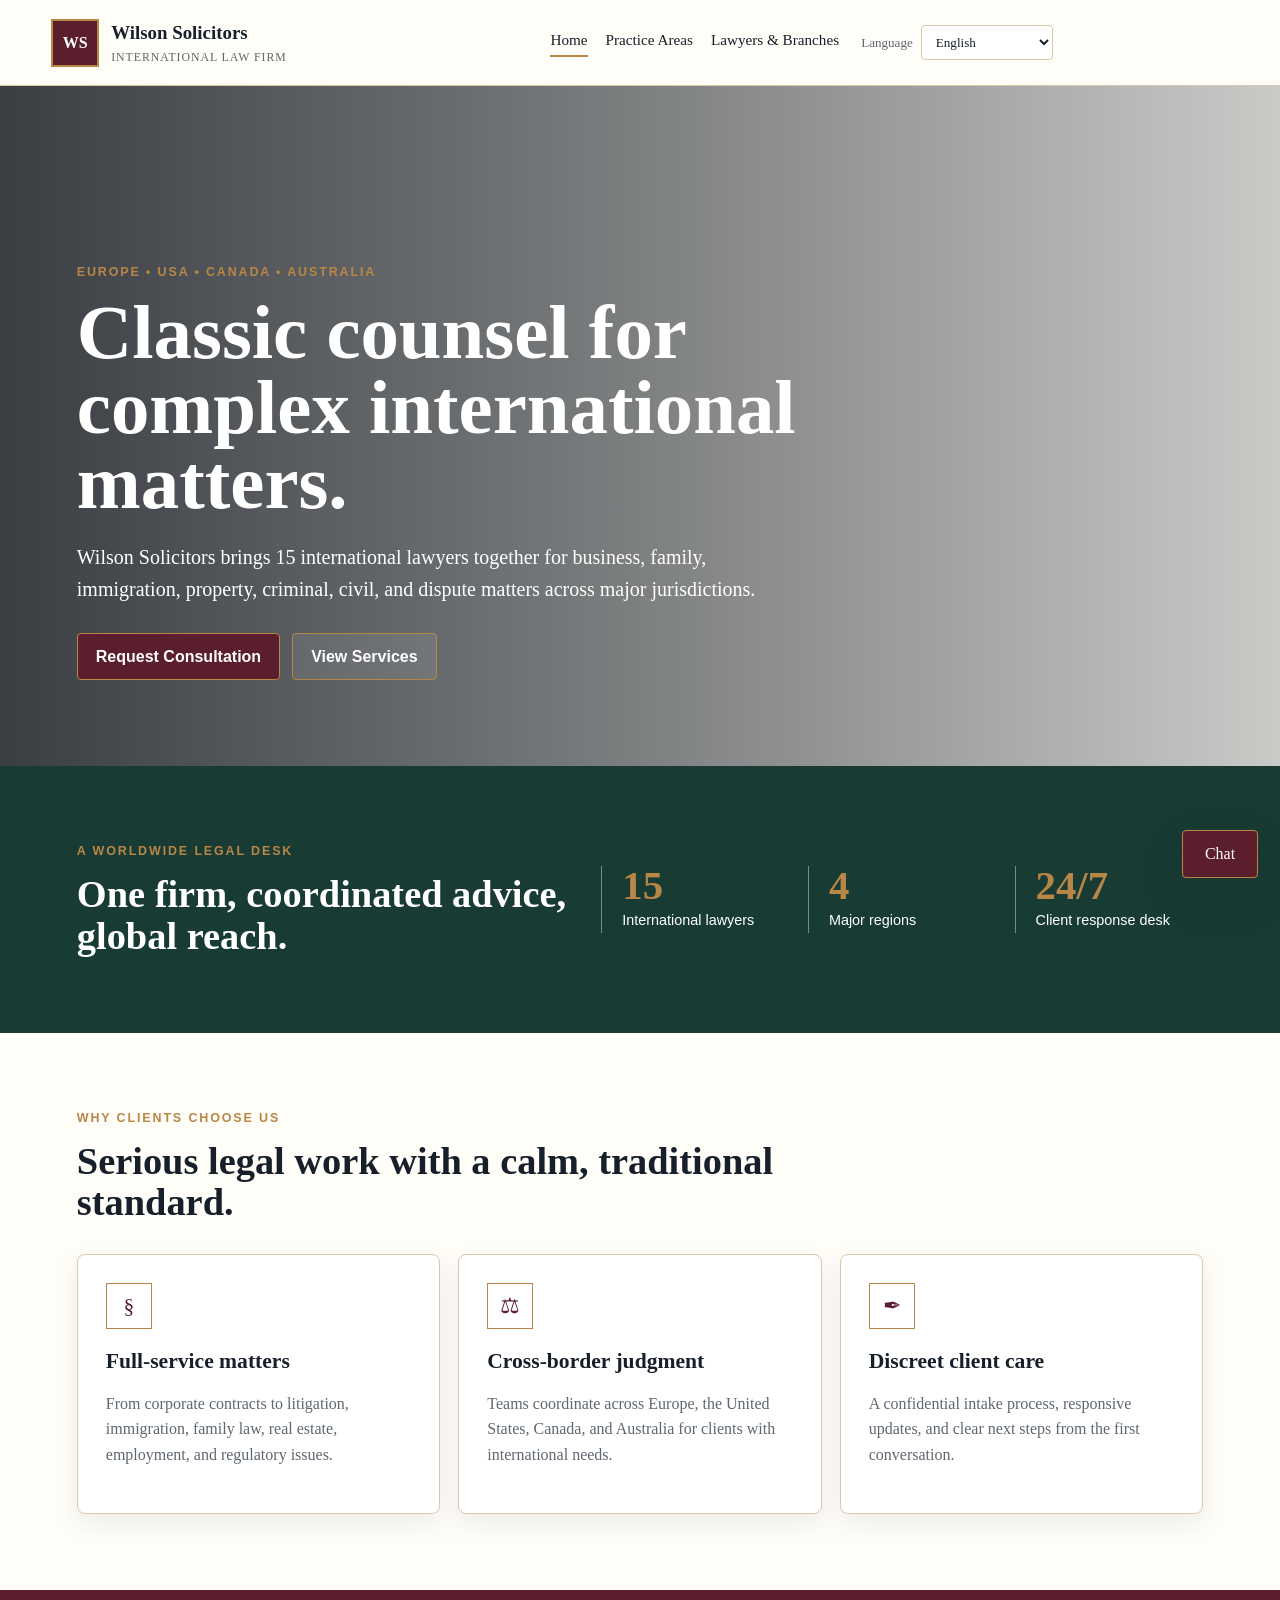
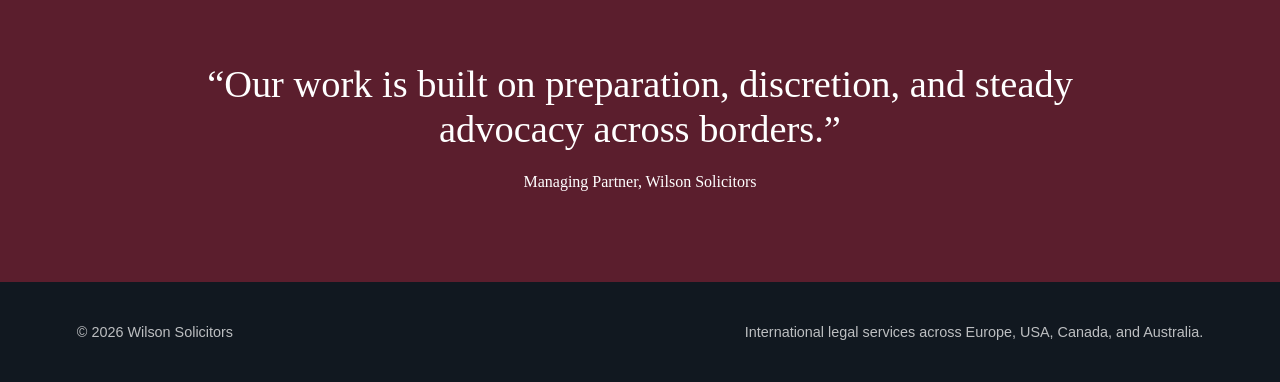
==== index.html @ 0e689371 "Add files via upload" ====
<!DOCTYPE html>
<html lang="en">
<head>
  <meta charset="UTF-8">
  <meta name="viewport" content="width=device-width, initial-scale=1.0">
  <title>Wilson Solicitors | International Law Firm</title>
  <link rel="preconnect" href="https://images.unsplash.com">
  <link rel="stylesheet" href="styles.css">
</head>
<body>
  <header class="site-header">
    <a class="brand" href="index.html" aria-label="Wilson Solicitors home">
      <span class="brand-mark">WS</span>
      <span>
        <strong>Wilson Solicitors</strong>
        <small data-i18n="brandSub">International Law Firm</small>
      </span>
    </a>

    <nav class="main-nav" aria-label="Main navigation">
      <a href="index.html" aria-current="page" data-i18n="navHome">Home</a>
      <a href="practice.html" data-i18n="navPractice">Practice Areas</a>
      <a href="team.html" data-i18n="navTeam">Lawyers & Branches</a>
    </nav>

    <label class="language-picker">
      <span data-i18n="languageLabel">Language</span>
      <select id="languageSelect" aria-label="Choose language">
        <option value="en">English</option>
        <option value="fr">Français</option>
        <option value="es">Español</option>
        <option value="de">Deutsch</option>
        <option value="it">Italiano</option>
        <option value="pt">Português</option>
        <option value="ar">العربية</option>
        <option value="zh">中文</option>
        <option value="hi">हिन्दी</option>
        <option value="ja">日本語</option>
      </select>
    </label>
    <div class="global-translate" id="google_translate_element" aria-label="All languages"></div>
  </header>

  <main>
    <section class="hero">
      <div class="hero-inner">
        <p class="eyebrow" data-i18n="heroEyebrow">Europe • USA • Canada • Australia</p>
        <h1 data-i18n="heroTitle">Classic counsel for complex international matters.</h1>
        <p data-i18n="heroText">Wilson Solicitors brings 15 international lawyers together for business, family, immigration, property, criminal, civil, and dispute matters across major jurisdictions.</p>
        <div class="hero-actions">
          <a class="button primary" href="team.html#contact" data-i18n="consultButton">Request Consultation</a>
          <a class="button secondary" href="practice.html" data-i18n="servicesButton">View Services</a>
        </div>
      </div>
    </section>

    <section class="intro-band">
      <div class="intro-copy">
        <p class="section-kicker" data-i18n="introKicker">A worldwide legal desk</p>
        <h2 data-i18n="introTitle">One firm, coordinated advice, global reach.</h2>
      </div>
      <div class="stats-grid" aria-label="Firm statistics">
        <div>
          <strong>15</strong>
          <span data-i18n="statLawyers">International lawyers</span>
        </div>
        <div>
          <strong>4</strong>
          <span data-i18n="statRegions">Major regions</span>
        </div>
        <div>
          <strong>24/7</strong>
          <span data-i18n="statSupport">Client response desk</span>
        </div>
      </div>
    </section>

    <section class="feature-section">
      <div class="section-heading">
        <p class="section-kicker" data-i18n="whyKicker">Why clients choose us</p>
        <h2 data-i18n="whyTitle">Serious legal work with a calm, traditional standard.</h2>
      </div>
      <div class="feature-grid">
        <article class="feature-card">
          <span class="feature-icon">§</span>
          <h3 data-i18n="featureOneTitle">Full-service matters</h3>
          <p data-i18n="featureOneText">From corporate contracts to litigation, immigration, family law, real estate, employment, and regulatory issues.</p>
        </article>
        <article class="feature-card">
          <span class="feature-icon">⚖</span>
          <h3 data-i18n="featureTwoTitle">Cross-border judgment</h3>
          <p data-i18n="featureTwoText">Teams coordinate across Europe, the United States, Canada, and Australia for clients with international needs.</p>
        </article>
        <article class="feature-card">
          <span class="feature-icon">✒</span>
          <h3 data-i18n="featureThreeTitle">Discreet client care</h3>
          <p data-i18n="featureThreeText">A confidential intake process, responsive updates, and clear next steps from the first conversation.</p>
        </article>
      </div>
    </section>

    <section class="quote-band">
      <blockquote data-i18n="quoteText">“Our work is built on preparation, discretion, and steady advocacy across borders.”</blockquote>
      <p data-i18n="quoteBy">Managing Partner, Wilson Solicitors</p>
    </section>
  </main>

  <button class="chat-toggle" id="chatToggle" aria-label="Open chat" data-i18n="chatButton">Chat</button>
  <aside class="chat-panel" id="chatPanel" aria-label="Client chat" hidden>
    <div class="chat-header">
      <strong data-i18n="chatTitle">Wilson Solicitors Chat</strong>
      <button id="chatClose" aria-label="Close chat">×</button>
    </div>
    <div class="chat-messages" id="chatMessages">
      <p class="bot" data-i18n="chatWelcome">Good day. Tell us the country and legal matter, and our intake team will guide the next step.</p>
    </div>
    <form class="chat-form" id="chatForm">
      <input id="chatInput" type="text" data-i18n-placeholder="chatPlaceholder" placeholder="Type your message...">
      <button type="submit" data-i18n="chatSend">Send</button>
    </form>
  </aside>

  <footer class="site-footer">
    <p>© 2026 Wilson Solicitors</p>
    <p data-i18n="footerText">International legal services across Europe, USA, Canada, and Australia.</p>
  </footer>

  <script src="script.js"></script>
  <script src="https://translate.google.com/translate_a/element.js?cb=googleTranslateElementInit"></script>
</body>
</html>
---- styles.css ----
:root {
  --ink: #17202a;
  --muted: #5f6770;
  --ivory: #f7f3ea;
  --paper: #fffdf8;
  --line: #d9c9aa;
  --gold: #b88746;
  --burgundy: #5b1e2d;
  --green: #183b34;
  --shadow: 0 18px 50px rgba(23, 32, 42, 0.14);
}

* {
  box-sizing: border-box;
}

body {
  margin: 0;
  color: var(--ink);
  background: var(--paper);
  font-family: Georgia, "Times New Roman", serif;
  line-height: 1.6;
}

a {
  color: inherit;
  text-decoration: none;
}

.site-header {
  position: sticky;
  top: 0;
  z-index: 20;
  display: grid;
  grid-template-columns: minmax(220px, 1fr) auto auto auto;
  gap: 22px;
  align-items: center;
  padding: 18px clamp(18px, 4vw, 56px);
  background: rgba(255, 253, 248, 0.96);
  border-bottom: 1px solid var(--line);
  backdrop-filter: blur(12px);
}

.brand {
  display: inline-flex;
  align-items: center;
  gap: 12px;
}

.brand-mark {
  display: grid;
  width: 48px;
  height: 48px;
  place-items: center;
  color: #fff;
  background: var(--burgundy);
  border: 2px solid var(--gold);
  font-weight: 700;
  letter-spacing: 0;
}

.brand strong,
.brand small {
  display: block;
}

.brand strong {
  font-size: 1.18rem;
}

.brand small {
  color: var(--muted);
  font-size: 0.74rem;
  letter-spacing: 0.08em;
  text-transform: uppercase;
}

.main-nav {
  display: flex;
  flex-wrap: wrap;
  gap: 18px;
  font-size: 0.95rem;
}

.main-nav a {
  border-bottom: 2px solid transparent;
  padding-bottom: 3px;
}

.main-nav a:hover,
.main-nav a[aria-current="page"] {
  border-color: var(--gold);
}

.language-picker {
  display: flex;
  align-items: center;
  gap: 8px;
  color: var(--muted);
  font-size: 0.82rem;
}

select,
input,
textarea,
button {
  font: inherit;
}

select,
input,
textarea {
  width: 100%;
  border: 1px solid var(--line);
  background: #fff;
  color: var(--ink);
  padding: 11px 12px;
  border-radius: 4px;
}

.language-picker select {
  min-width: 132px;
  padding: 8px 10px;
}

.global-translate {
  min-width: 154px;
  font-family: Arial, sans-serif;
  font-size: 0.82rem;
}

.global-translate select {
  min-height: 36px;
  padding: 7px 10px;
}

.goog-te-gadget {
  color: transparent !important;
  height: 38px;
  overflow: hidden;
}

.goog-te-gadget span,
.goog-logo-link {
  display: none !important;
}

.hero {
  min-height: 680px;
  display: flex;
  align-items: end;
  padding: 110px clamp(20px, 6vw, 78px) 86px;
  color: #fff;
  background:
    linear-gradient(90deg, rgba(14, 20, 27, 0.82), rgba(14, 20, 27, 0.54), rgba(14, 20, 27, 0.22)),
    url("https://images.unsplash.com/photo-1589829545856-d10d557cf95f?auto=format&fit=crop&w=1800&q=80") center / cover;
}

.hero-inner {
  max-width: 780px;
}

.eyebrow,
.section-kicker {
  margin: 0 0 12px;
  color: var(--gold);
  font-family: Arial, sans-serif;
  font-size: 0.78rem;
  font-weight: 700;
  letter-spacing: 0.15em;
  text-transform: uppercase;
}

.hero h1,
.page-hero h1 {
  max-width: 820px;
  margin: 0;
  font-size: clamp(2.35rem, 6vw, 5.35rem);
  line-height: 0.98;
  letter-spacing: 0;
}

.hero p:not(.eyebrow),
.page-hero p:not(.eyebrow) {
  max-width: 680px;
  font-size: clamp(1rem, 2vw, 1.25rem);
}

.hero-actions {
  display: flex;
  flex-wrap: wrap;
  gap: 12px;
  margin-top: 28px;
}

.button,
.contact-form button,
.chat-form button {
  display: inline-flex;
  align-items: center;
  justify-content: center;
  min-height: 44px;
  border: 1px solid var(--gold);
  border-radius: 4px;
  cursor: pointer;
  padding: 10px 18px;
  font-family: Arial, sans-serif;
  font-weight: 700;
}

.button.primary,
.contact-form button,
.chat-form button {
  color: #fff;
  background: var(--burgundy);
}

.button.secondary {
  color: #fff;
  background: rgba(255, 255, 255, 0.08);
}

.intro-band,
.feature-section,
.branch-section,
.lawyer-section,
.contact-section,
.practice-grid {
  padding: 76px clamp(20px, 6vw, 78px);
}

.intro-band {
  display: grid;
  grid-template-columns: minmax(0, 0.9fr) minmax(320px, 1.1fr);
  gap: 32px;
  align-items: center;
  background: var(--green);
  color: #fff;
}

.intro-band h2,
.section-heading h2,
.contact-section h2 {
  margin: 0;
  font-size: clamp(1.9rem, 3vw, 3.1rem);
  line-height: 1.08;
}

.stats-grid,
.feature-grid,
.branch-grid,
.lawyer-grid,
.practice-grid {
  display: grid;
  gap: 18px;
}

.stats-grid {
  grid-template-columns: repeat(3, 1fr);
}

.stats-grid div {
  border-left: 1px solid rgba(217, 201, 170, 0.55);
  padding-left: 20px;
}

.stats-grid strong {
  display: block;
  color: var(--gold);
  font-size: 2.55rem;
  line-height: 1;
}

.stats-grid span {
  font-family: Arial, sans-serif;
  font-size: 0.9rem;
}

.section-heading {
  max-width: 820px;
  margin-bottom: 30px;
}

.feature-grid {
  grid-template-columns: repeat(3, minmax(0, 1fr));
}

.feature-card,
.branch-grid article,
.lawyer-grid article,
.practice-grid article {
  background: #fff;
  border: 1px solid var(--line);
  border-radius: 8px;
  box-shadow: 0 10px 24px rgba(23, 32, 42, 0.07);
}

.feature-card {
  min-height: 260px;
  padding: 28px;
}

.feature-icon {
  display: inline-grid;
  width: 46px;
  height: 46px;
  place-items: center;
  margin-bottom: 20px;
  color: var(--burgundy);
  border: 1px solid var(--gold);
  font-size: 1.35rem;
}

.feature-card h3,
.branch-grid h3,
.practice-grid h2 {
  margin: 0 0 10px;
  font-size: 1.35rem;
  line-height: 1.2;
}

.feature-card p,
.branch-grid p,
.branch-grid span,
.practice-grid p,
.contact-section p {
  color: var(--muted);
}

.quote-band {
  padding: 72px clamp(20px, 6vw, 78px);
  color: #fff;
  background: var(--burgundy);
  text-align: center;
}

.quote-band blockquote {
  max-width: 920px;
  margin: 0 auto 16px;
  font-size: clamp(1.6rem, 3vw, 3rem);
  line-height: 1.18;
}

.page-hero {
  min-height: 430px;
  padding: 110px clamp(20px, 6vw, 78px) 70px;
  color: #fff;
  background:
    linear-gradient(90deg, rgba(14, 20, 27, 0.84), rgba(14, 20, 27, 0.42)),
    url("https://images.unsplash.com/photo-1450101499163-c8848c66ca85?auto=format&fit=crop&w=1800&q=80") center / cover;
}

.team-hero {
  background:
    linear-gradient(90deg, rgba(14, 20, 27, 0.84), rgba(14, 20, 27, 0.38)),
    url("https://images.unsplash.com/photo-1551836022-d5d88e9218df?auto=format&fit=crop&w=1800&q=80") center / cover;
}

.practice-grid {
  grid-template-columns: repeat(4, minmax(0, 1fr));
}

.practice-grid article,
.branch-grid article {
  padding: 24px;
}

.branch-section {
  background: var(--ivory);
}

.branch-grid {
  grid-template-columns: repeat(4, minmax(0, 1fr));
}

.lawyer-grid {
  grid-template-columns: repeat(5, minmax(0, 1fr));
}

.lawyer-grid article {
  min-height: 118px;
  padding: 20px;
}

.lawyer-grid strong,
.lawyer-grid span {
  display: block;
}

.lawyer-grid span {
  color: var(--muted);
  font-family: Arial, sans-serif;
  font-size: 0.9rem;
}

.contact-section {
  display: grid;
  grid-template-columns: minmax(0, 0.9fr) minmax(320px, 1fr);
  gap: 40px;
  align-items: start;
  background: var(--green);
  color: #fff;
}

.contact-section p {
  color: rgba(255, 255, 255, 0.78);
}

.contact-form {
  display: grid;
  gap: 12px;
}

.chat-toggle {
  position: fixed;
  right: 22px;
  bottom: 22px;
  z-index: 30;
  min-width: 76px;
  height: 48px;
  border: 1px solid var(--gold);
  border-radius: 4px;
  color: #fff;
  background: var(--burgundy);
  box-shadow: var(--shadow);
  cursor: pointer;
}

.chat-panel {
  position: fixed;
  right: 22px;
  bottom: 82px;
  z-index: 31;
  width: min(360px, calc(100vw - 32px));
  overflow: hidden;
  background: #fff;
  border: 1px solid var(--line);
  border-radius: 8px;
  box-shadow: var(--shadow);
}

.chat-header {
  display: flex;
  justify-content: space-between;
  align-items: center;
  padding: 14px 16px;
  color: #fff;
  background: var(--green);
}

.chat-header button {
  color: #fff;
  background: transparent;
  border: 0;
  font-size: 1.4rem;
  cursor: pointer;
}

.chat-messages {
  display: grid;
  gap: 10px;
  max-height: 260px;
  overflow: auto;
  padding: 16px;
  font-family: Arial, sans-serif;
  font-size: 0.92rem;
}

.chat-messages p {
  margin: 0;
  padding: 10px 12px;
  border-radius: 8px;
}

.chat-messages .bot {
  background: var(--ivory);
}

.chat-messages .user {
  justify-self: end;
  color: #fff;
  background: var(--burgundy);
}

.chat-form {
  display: grid;
  grid-template-columns: 1fr auto;
  gap: 8px;
  padding: 12px;
  border-top: 1px solid var(--line);
}

.site-footer {
  display: flex;
  justify-content: space-between;
  gap: 18px;
  padding: 24px clamp(20px, 6vw, 78px);
  color: rgba(255, 255, 255, 0.72);
  background: #111820;
  font-family: Arial, sans-serif;
  font-size: 0.9rem;
}

[dir="rtl"] .site-header,
[dir="rtl"] .intro-band,
[dir="rtl"] .contact-section {
  direction: rtl;
}

@media (max-width: 980px) {
  .site-header,
  .intro-band,
  .contact-section {
    grid-template-columns: 1fr;
  }

  .feature-grid,
  .practice-grid,
  .branch-grid,
  .lawyer-grid {
    grid-template-columns: repeat(2, minmax(0, 1fr));
  }
}

@media (max-width: 640px) {
  .site-header {
    position: static;
    gap: 14px;
  }

  .main-nav {
    gap: 12px;
  }

  .hero {
    min-height: 620px;
    padding-top: 70px;
  }

  .stats-grid,
  .feature-grid,
  .practice-grid,
  .branch-grid,
  .lawyer-grid {
    grid-template-columns: 1fr;
  }

  .site-footer {
    display: block;
  }
}
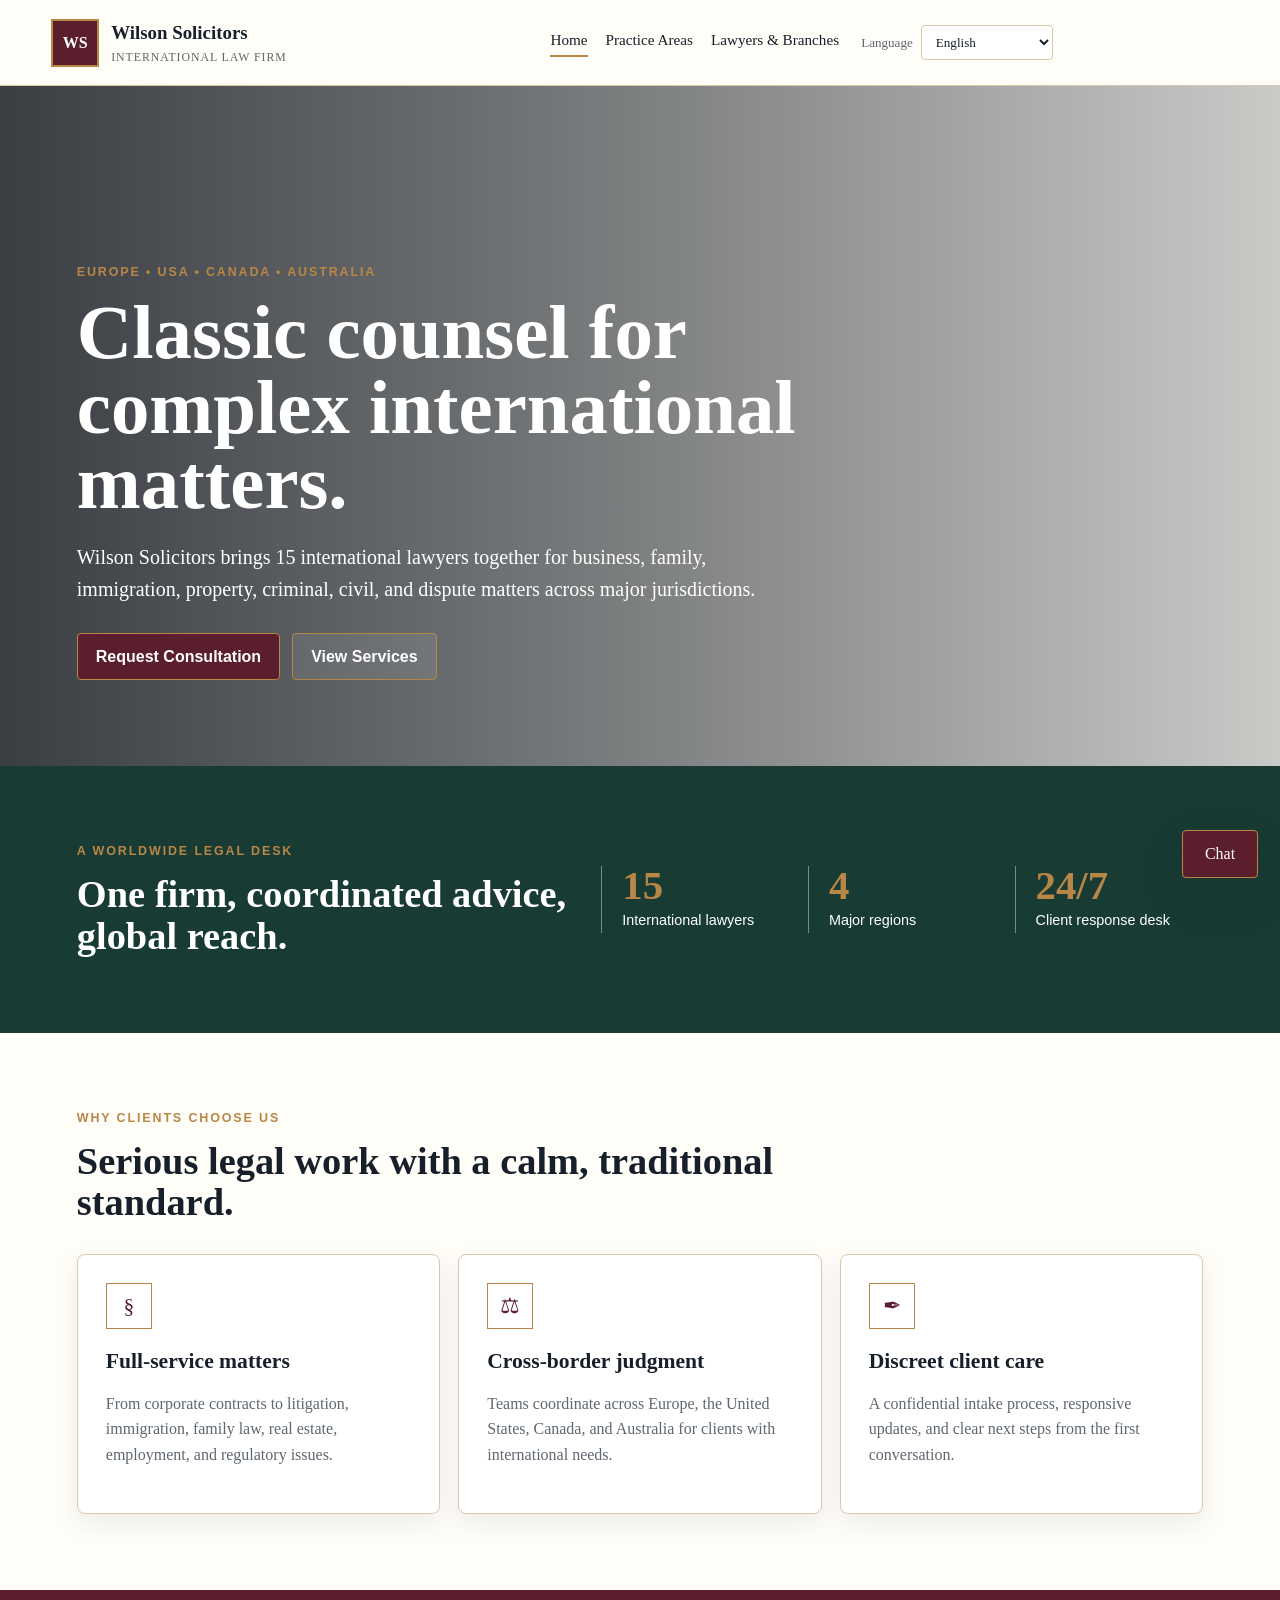
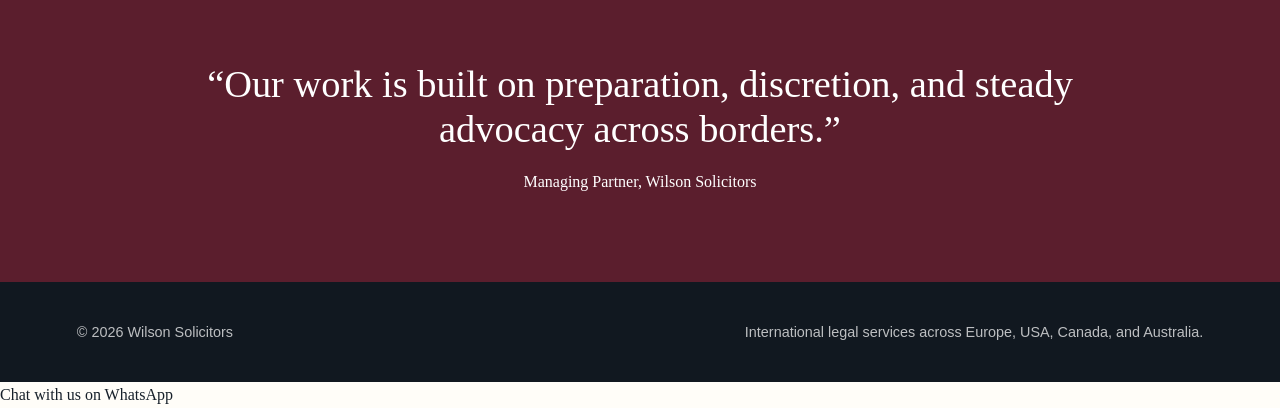
==== commit 0e906d6f: "Add files via upload" ====
--- a/index.html
+++ b/index.html
@@ -125,7 +125,23 @@
     <p data-i18n="footerText">International legal services across Europe, USA, Canada, and Australia.</p>
   </footer>
 
+  <a href="https://wa.me/+491632822687" target="_blank">
+  Chat with us on WhatsApp
+</a>
   <script src="script.js"></script>
   <script src="https://translate.google.com/translate_a/element.js?cb=googleTranslateElementInit"></script>
+<!--Start of Tawk.to Script-->
+<script type="text/javascript">
+var Tawk_API=Tawk_API||{}, Tawk_LoadStart=new Date();
+(function(){
+var s1=document.createElement("script"),s0=document.getElementsByTagName("script")[0];
+s1.async=true;
+s1.src='https://embed.tawk.to/6a101a90dc6f3f1c2df135cb/1jp7efi1r';
+s1.charset='UTF-8';
+s1.setAttribute('crossorigin','*');
+s0.parentNode.insertBefore(s1,s0);
+})();
+</script>
+<!--End of Tawk.to Script-->
 </body>
 </html>
